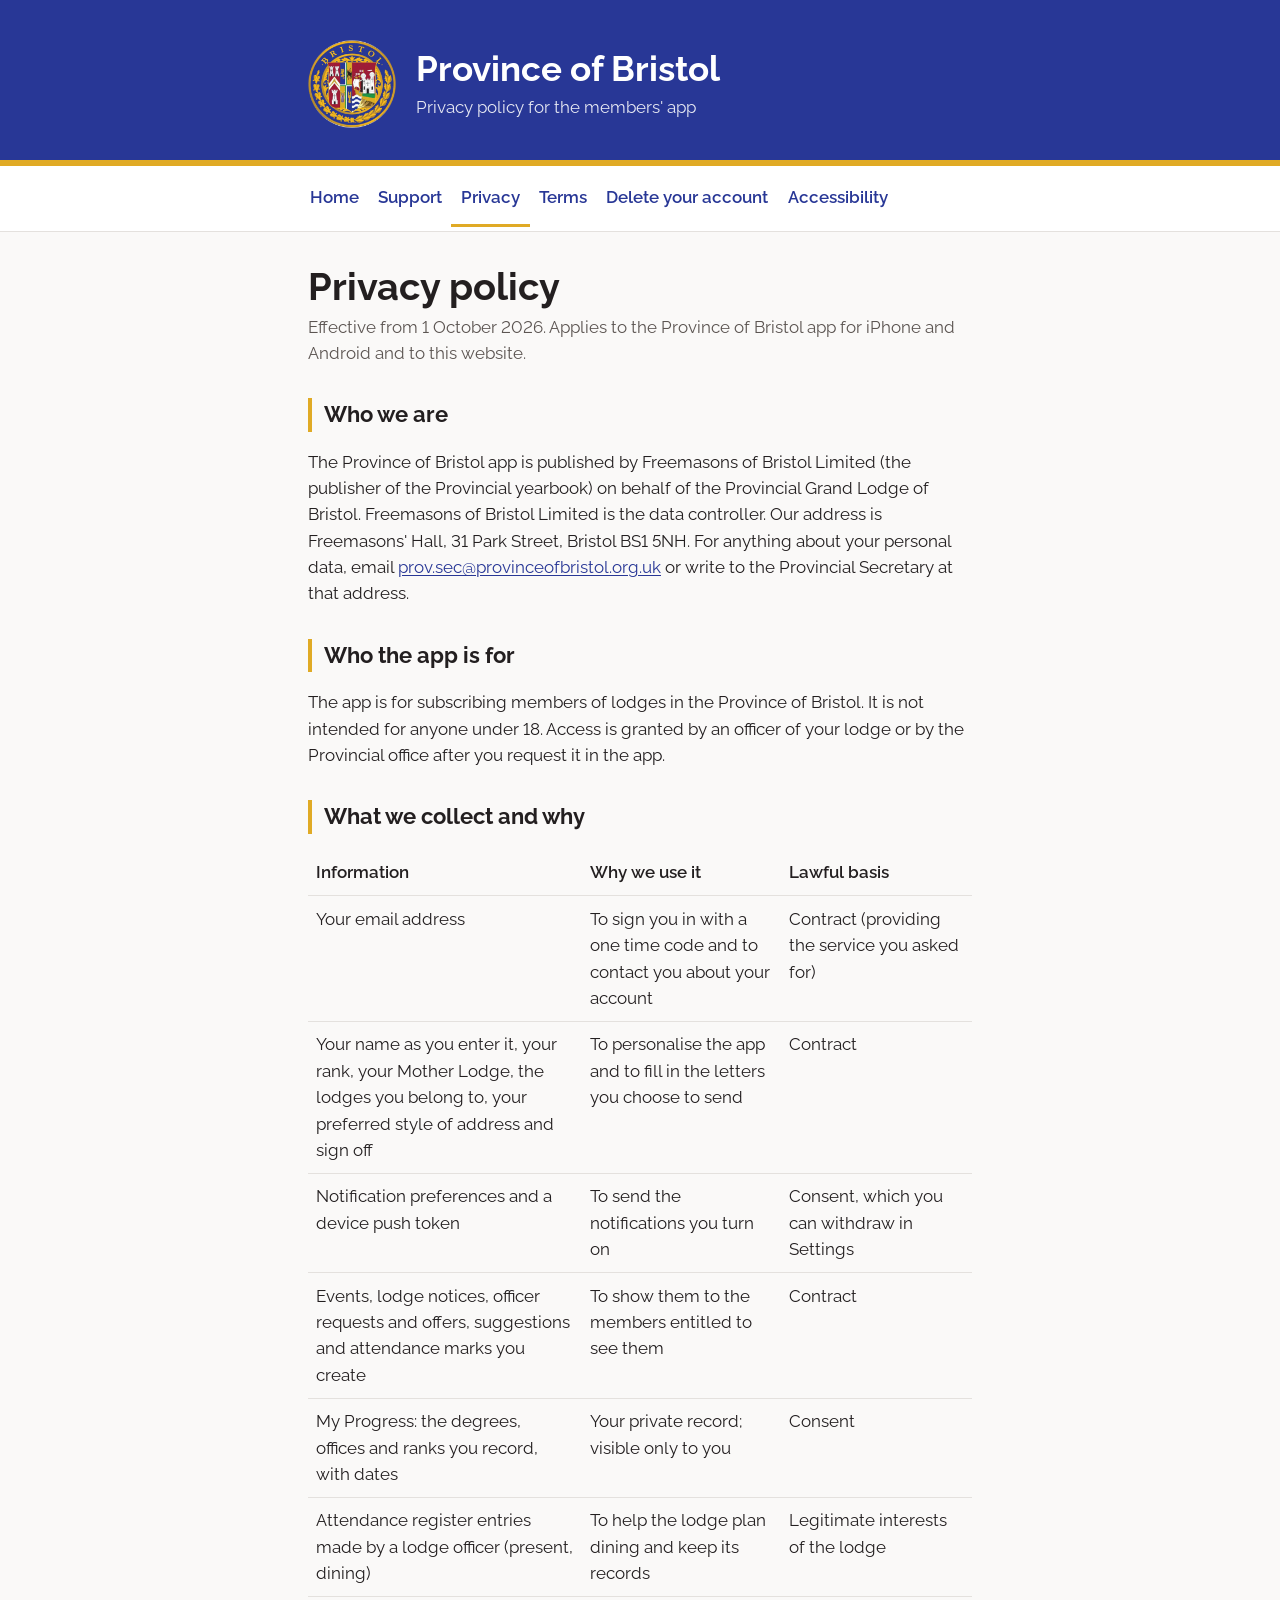
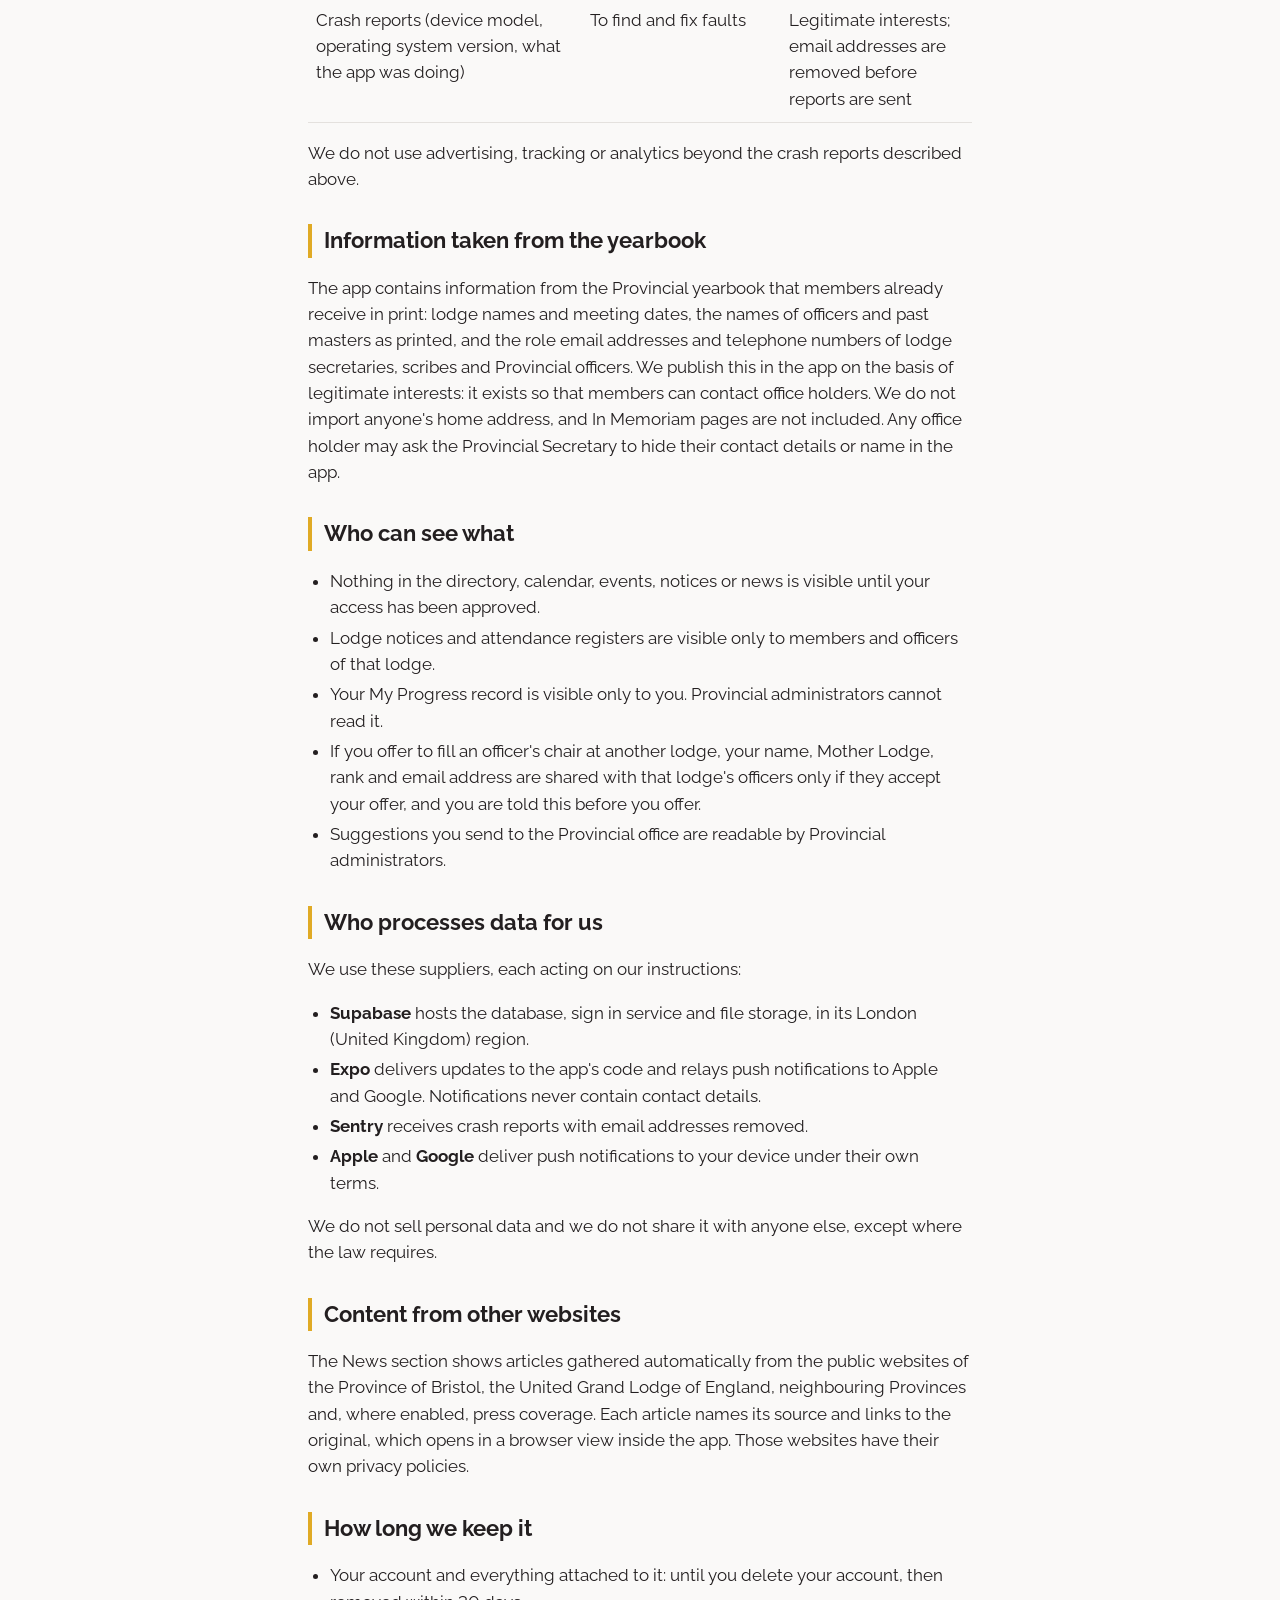
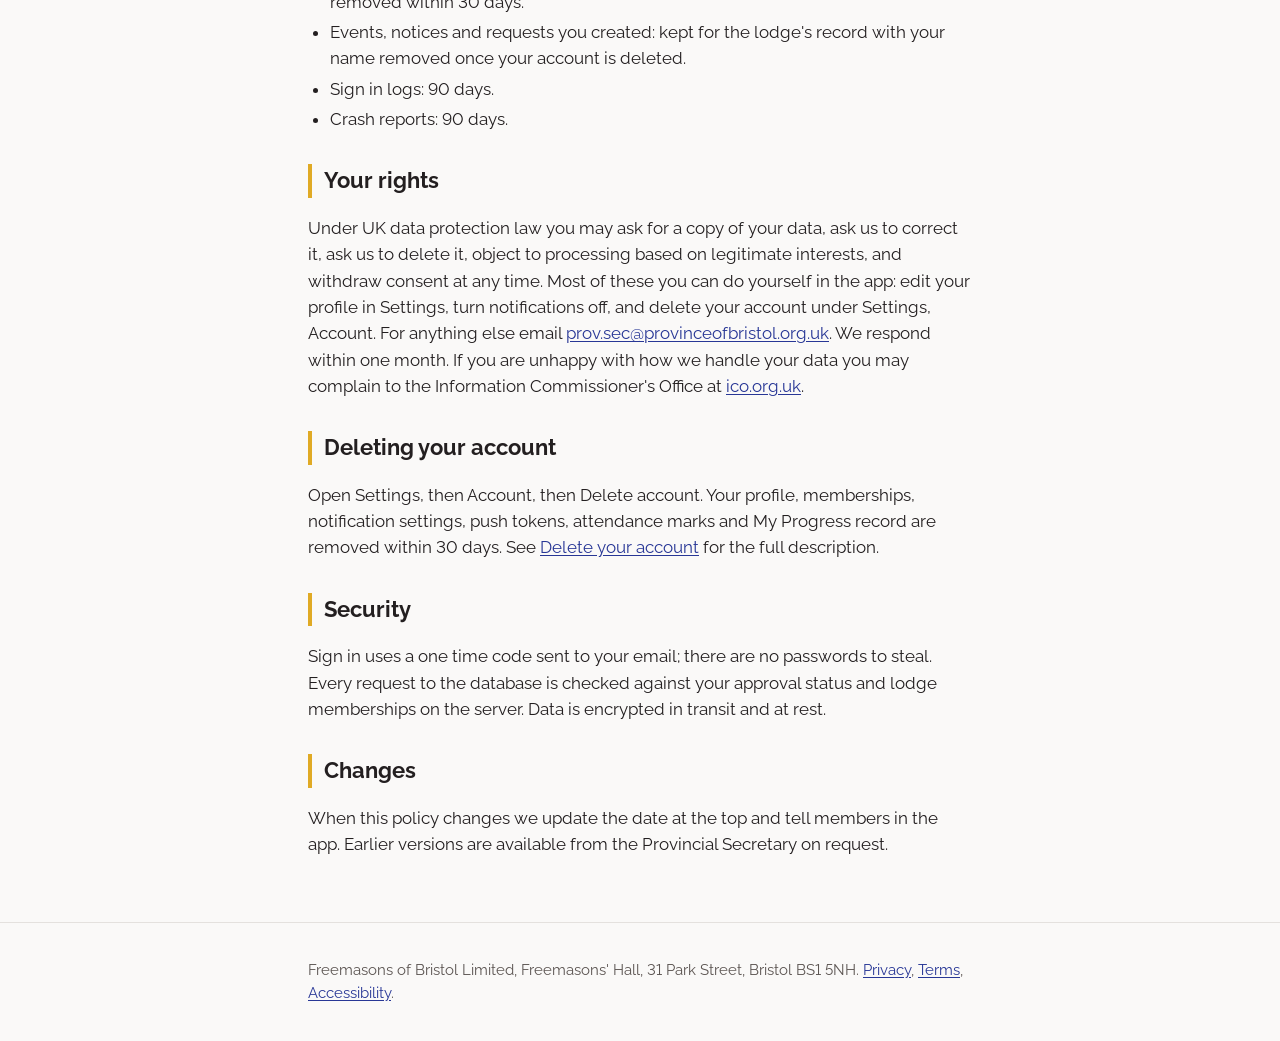
==== privacy.html @ e8bad7f3 "Publish public pages" ====
<!doctype html>
<html lang="en-GB">
<head>
  <meta charset="utf-8">
  <meta name="viewport" content="width=device-width, initial-scale=1">
  <title>Privacy policy | Province of Bristol app</title>
  <meta name="description" content="How the Province of Bristol app uses members' personal data.">
  <link rel="icon" href="assets/favicon.png">
  <link rel="preconnect" href="https://fonts.googleapis.com">
  <link href="https://fonts.googleapis.com/css2?family=Raleway:wght@400;600;700&display=swap" rel="stylesheet">
  <link rel="stylesheet" href="assets/style.css">
</head>
<body>
  <a class="skip" href="#main">Skip to content</a>
  <header class="hero">
    <div class="inner">
      <img src="assets/roundel.png" alt="The arms of the Province of Bristol">
      <div>
        <h1>Province of Bristol</h1>
        <p>Privacy policy for the members' app</p>
      </div>
    </div>
  </header>
  <nav class="site" aria-label="Site">
    <ul>
      <li><a href="index.html">Home</a></li>
      <li><a href="support.html">Support</a></li>
      <li><a href="privacy.html">Privacy</a></li>
      <li><a href="terms.html">Terms</a></li>
      <li><a href="delete-account.html">Delete your account</a></li>
      <li><a href="accessibility.html">Accessibility</a></li>
    </ul>
  </nav>
  <main id="main">
    <h1>Privacy policy</h1>
    <p class="meta">Effective from 1 October 2026. Applies to the Province of Bristol app for iPhone and Android and to this website.</p>

    <h2>Who we are</h2>
    <p>The Province of Bristol app is published by Freemasons of Bristol Limited (the publisher of the Provincial yearbook) on behalf of the Provincial Grand Lodge of Bristol. Freemasons of Bristol Limited is the data controller. Our address is Freemasons' Hall, 31 Park Street, Bristol BS1 5NH. For anything about your personal data, email <a href="mailto:prov.sec@provinceofbristol.org.uk">prov.sec@provinceofbristol.org.uk</a> or write to the Provincial Secretary at that address.</p>

    <h2>Who the app is for</h2>
    <p>The app is for subscribing members of lodges in the Province of Bristol. It is not intended for anyone under 18. Access is granted by an officer of your lodge or by the Provincial office after you request it in the app.</p>

    <h2>What we collect and why</h2>
    <table>
      <thead><tr><th scope="col">Information</th><th scope="col">Why we use it</th><th scope="col">Lawful basis</th></tr></thead>
      <tbody>
        <tr><td>Your email address</td><td>To sign you in with a one time code and to contact you about your account</td><td>Contract (providing the service you asked for)</td></tr>
        <tr><td>Your name as you enter it, your rank, your Mother Lodge, the lodges you belong to, your preferred style of address and sign off</td><td>To personalise the app and to fill in the letters you choose to send</td><td>Contract</td></tr>
        <tr><td>Notification preferences and a device push token</td><td>To send the notifications you turn on</td><td>Consent, which you can withdraw in Settings</td></tr>
        <tr><td>Events, lodge notices, officer requests and offers, suggestions and attendance marks you create</td><td>To show them to the members entitled to see them</td><td>Contract</td></tr>
        <tr><td>My Progress: the degrees, offices and ranks you record, with dates</td><td>Your private record; visible only to you</td><td>Consent</td></tr>
        <tr><td>Attendance register entries made by a lodge officer (present, dining)</td><td>To help the lodge plan dining and keep its records</td><td>Legitimate interests of the lodge</td></tr>
        <tr><td>Crash reports (device model, operating system version, what the app was doing)</td><td>To find and fix faults</td><td>Legitimate interests; email addresses are removed before reports are sent</td></tr>
      </tbody>
    </table>
    <p>We do not use advertising, tracking or analytics beyond the crash reports described above.</p>

    <h2>Information taken from the yearbook</h2>
    <p>The app contains information from the Provincial yearbook that members already receive in print: lodge names and meeting dates, the names of officers and past masters as printed, and the role email addresses and telephone numbers of lodge secretaries, scribes and Provincial officers. We publish this in the app on the basis of legitimate interests: it exists so that members can contact office holders. We do not import anyone's home address, and In Memoriam pages are not included. Any office holder may ask the Provincial Secretary to hide their contact details or name in the app.</p>

    <h2>Who can see what</h2>
    <ul>
      <li>Nothing in the directory, calendar, events, notices or news is visible until your access has been approved.</li>
      <li>Lodge notices and attendance registers are visible only to members and officers of that lodge.</li>
      <li>Your My Progress record is visible only to you. Provincial administrators cannot read it.</li>
      <li>If you offer to fill an officer's chair at another lodge, your name, Mother Lodge, rank and email address are shared with that lodge's officers only if they accept your offer, and you are told this before you offer.</li>
      <li>Suggestions you send to the Provincial office are readable by Provincial administrators.</li>
    </ul>

    <h2>Who processes data for us</h2>
    <p>We use these suppliers, each acting on our instructions:</p>
    <ul>
      <li><strong>Supabase</strong> hosts the database, sign in service and file storage, in its London (United Kingdom) region.</li>
      <li><strong>Expo</strong> delivers updates to the app's code and relays push notifications to Apple and Google. Notifications never contain contact details.</li>
      <li><strong>Sentry</strong> receives crash reports with email addresses removed.</li>
      <li><strong>Apple</strong> and <strong>Google</strong> deliver push notifications to your device under their own terms.</li>
    </ul>
    <p>We do not sell personal data and we do not share it with anyone else, except where the law requires.</p>

    <h2>Content from other websites</h2>
    <p>The News section shows articles gathered automatically from the public websites of the Province of Bristol, the United Grand Lodge of England, neighbouring Provinces and, where enabled, press coverage. Each article names its source and links to the original, which opens in a browser view inside the app. Those websites have their own privacy policies.</p>

    <h2>How long we keep it</h2>
    <ul>
      <li>Your account and everything attached to it: until you delete your account, then removed within 30 days.</li>
      <li>Events, notices and requests you created: kept for the lodge's record with your name removed once your account is deleted.</li>
      <li>Sign in logs: 90 days.</li>
      <li>Crash reports: 90 days.</li>
    </ul>

    <h2>Your rights</h2>
    <p>Under UK data protection law you may ask for a copy of your data, ask us to correct it, ask us to delete it, object to processing based on legitimate interests, and withdraw consent at any time. Most of these you can do yourself in the app: edit your profile in Settings, turn notifications off, and delete your account under Settings, Account. For anything else email <a href="mailto:prov.sec@provinceofbristol.org.uk">prov.sec@provinceofbristol.org.uk</a>. We respond within one month. If you are unhappy with how we handle your data you may complain to the Information Commissioner's Office at <a href="https://ico.org.uk" rel="noopener">ico.org.uk</a>.</p>

    <h2>Deleting your account</h2>
    <p>Open Settings, then Account, then Delete account. Your profile, memberships, notification settings, push tokens, attendance marks and My Progress record are removed within 30 days. See <a href="delete-account.html">Delete your account</a> for the full description.</p>

    <h2>Security</h2>
    <p>Sign in uses a one time code sent to your email; there are no passwords to steal. Every request to the database is checked against your approval status and lodge memberships on the server. Data is encrypted in transit and at rest.</p>

    <h2>Changes</h2>
    <p>When this policy changes we update the date at the top and tell members in the app. Earlier versions are available from the Provincial Secretary on request.</p>
  </main>
  <footer>
    <div class="inner">
      <p>Freemasons of Bristol Limited, Freemasons' Hall, 31 Park Street, Bristol BS1 5NH. <a href="privacy.html">Privacy</a>, <a href="terms.html">Terms</a>, <a href="accessibility.html">Accessibility</a>.</p>
    </div>
  </footer>
  <script src="assets/site.js"></script>
</body>
</html>
---- assets/style.css ----
/* Province of Bristol app: public pages. Tokens mirror design/tokens.json. */
:root {
  --blue: #283796;
  --blue-dark: #141C4B;
  --gold: #E0AA25;
  --ink: #231F20;
  --ink-secondary: #5C5552;
  --surface: #FFFFFF;
  --background: #FAF9F8;
  --border: #E4E1DE;
  --link: #283796;
  --max: 44rem;
}
@media (prefers-color-scheme: dark) {
  :root {
    --ink: #FFFFFF;
    --ink-secondary: #C9C4C0;
    --surface: #1A2460;
    --background: #10163C;
    --border: #2D3A7A;
    --link: #B7BEE6;
  }
}
* { box-sizing: border-box; }
html { font-size: 100%; }
body {
  margin: 0;
  font-family: Raleway, "Helvetica Neue", Arial, sans-serif;
  font-variant-numeric: lining-nums;
  font-size: 1.0625rem;
  line-height: 1.55;
  color: var(--ink);
  background: var(--background);
}
a { color: var(--link); text-decoration: underline; text-underline-offset: 0.12em; }
a:focus-visible, button:focus-visible { outline: 3px solid var(--gold); outline-offset: 2px; }
.skip { position: absolute; left: -999px; top: 0; background: var(--surface); padding: 0.5rem 1rem; }
.skip:focus { left: 1rem; z-index: 10; }
header.hero {
  background: var(--blue);
  color: #FFFFFF;
  border-bottom: 6px solid var(--gold);
}
header.hero .inner {
  max-width: var(--max);
  margin: 0 auto;
  padding: 2.5rem 1.25rem 2rem;
  display: flex;
  align-items: center;
  gap: 1.25rem;
  flex-wrap: wrap;
}
header.hero img { width: 88px; height: 88px; }
header.hero h1 { margin: 0; font-size: clamp(1.6rem, 4vw, 2.2rem); font-weight: 700; line-height: 1.2; }
header.hero p { margin: 0.25rem 0 0; color: #E5E7F2; }
header.hero a { color: #FFFFFF; }
nav.site {
  background: var(--surface);
  border-bottom: 1px solid var(--border);
}
nav.site ul {
  list-style: none;
  margin: 0 auto;
  padding: 0 0.75rem;
  max-width: var(--max);
  display: flex;
  flex-wrap: wrap;
}
nav.site a {
  display: inline-block;
  padding: 0.85rem 0.6rem;
  text-decoration: none;
  font-weight: 600;
  min-height: 44px;
}
nav.site a[aria-current="page"] { border-bottom: 3px solid var(--gold); }
main { max-width: var(--max); margin: 0 auto; padding: 1.5rem 1.25rem 3rem; }
main h1 { font-size: clamp(1.8rem, 4vw, 2.4rem); line-height: 1.2; margin: 0.5rem 0 0.25rem; }
main h2 { font-size: 1.35rem; margin: 2rem 0 0.5rem; padding-left: 0.75rem; border-left: 4px solid var(--gold); }
main h3 { font-size: 1.1rem; margin: 1.25rem 0 0.25rem; }
p.meta { color: var(--ink-secondary); margin-top: 0; }
.card {
  background: var(--surface);
  border: 1px solid var(--border);
  border-radius: 12px;
  padding: 1rem 1.25rem;
  margin: 1rem 0;
}
table { width: 100%; border-collapse: collapse; margin: 1rem 0; }
th, td { text-align: left; vertical-align: top; padding: 0.6rem 0.5rem; border-bottom: 1px solid var(--border); }
th { font-weight: 600; }
ul, ol { padding-left: 1.4rem; }
li { margin: 0.25rem 0; }
.button {
  display: inline-block;
  background: var(--blue);
  color: #FFFFFF;
  text-decoration: none;
  font-weight: 600;
  padding: 0.8rem 1.25rem;
  border-radius: 10px;
  min-height: 44px;
}
.badges { display: flex; gap: 0.75rem; flex-wrap: wrap; margin: 1rem 0; }
.badges span { border: 1px solid var(--border); border-radius: 8px; padding: 0.6rem 0.9rem; color: var(--ink-secondary); }
footer {
  border-top: 1px solid var(--border);
  color: var(--ink-secondary);
  font-size: 0.95rem;
}
footer .inner { max-width: var(--max); margin: 0 auto; padding: 1.25rem; }
footer a { color: var(--link); }
@media (max-width: 480px) { header.hero img { width: 64px; height: 64px; } }
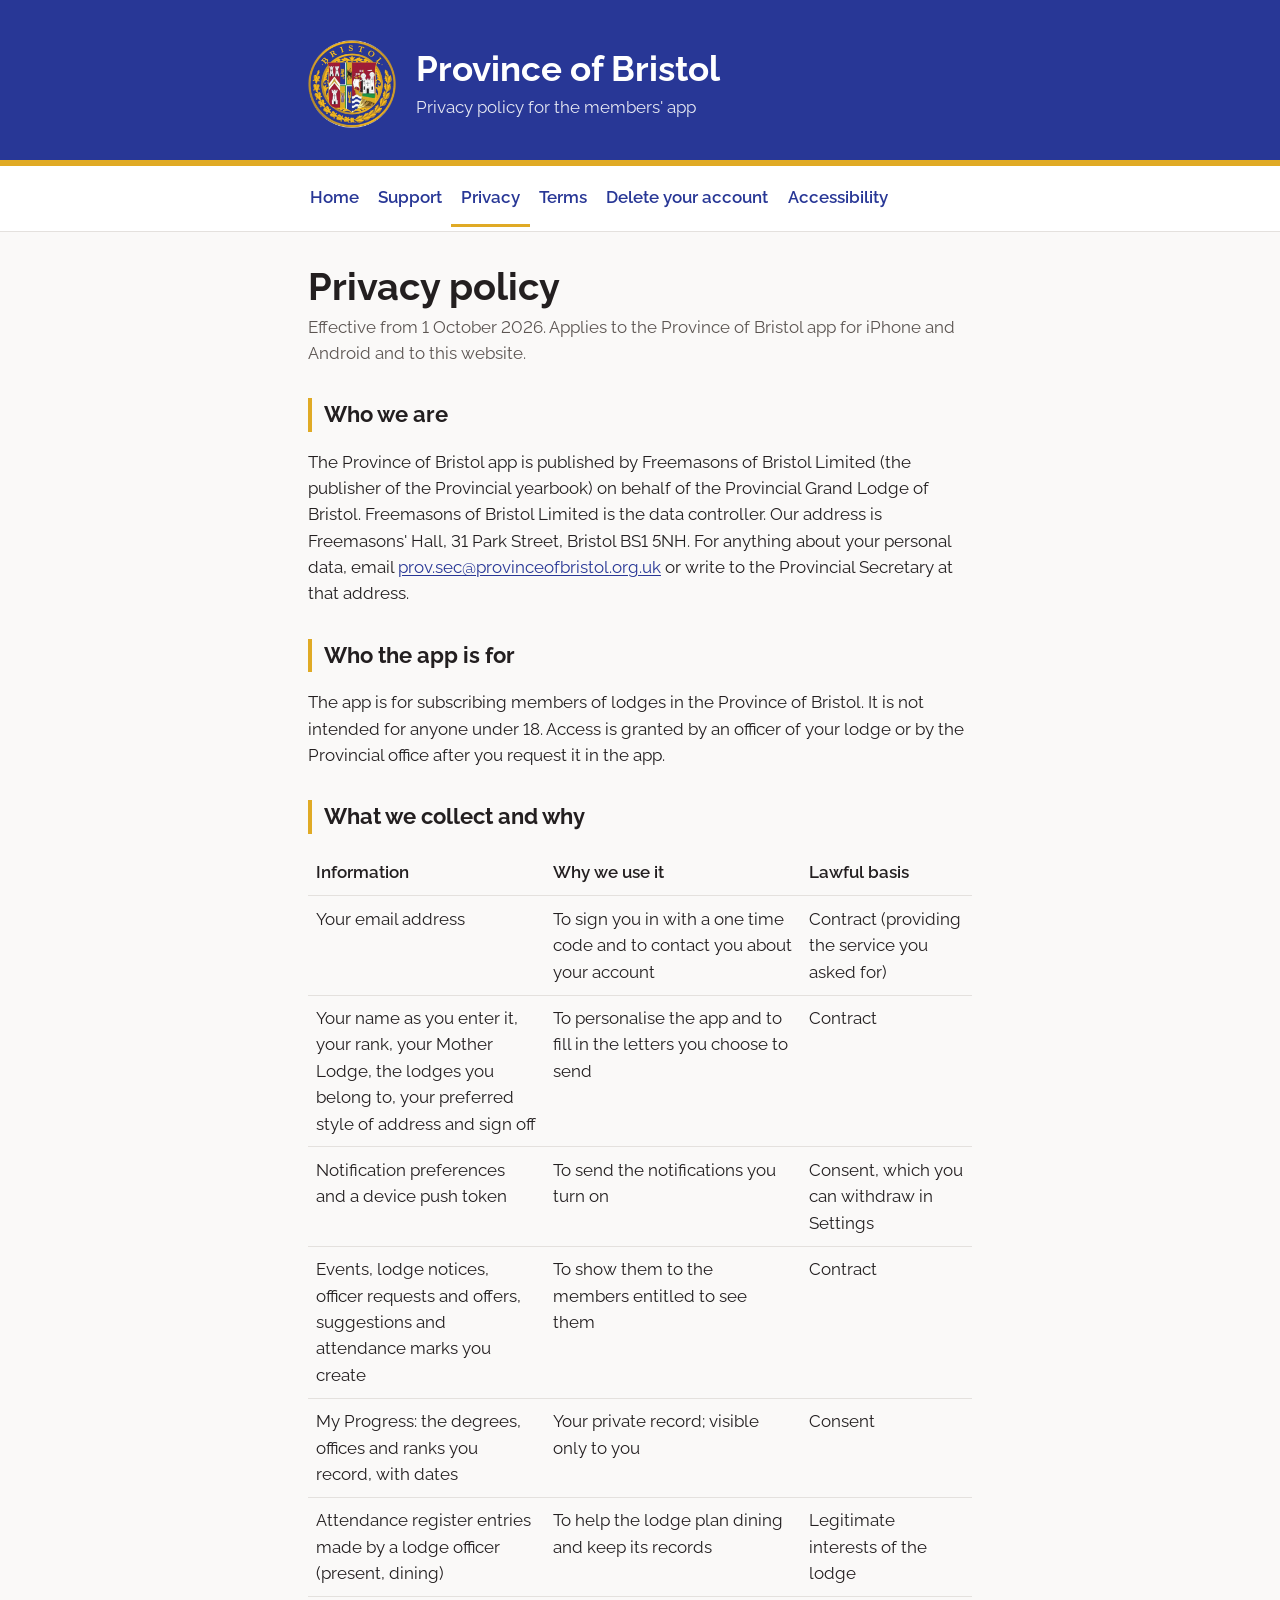
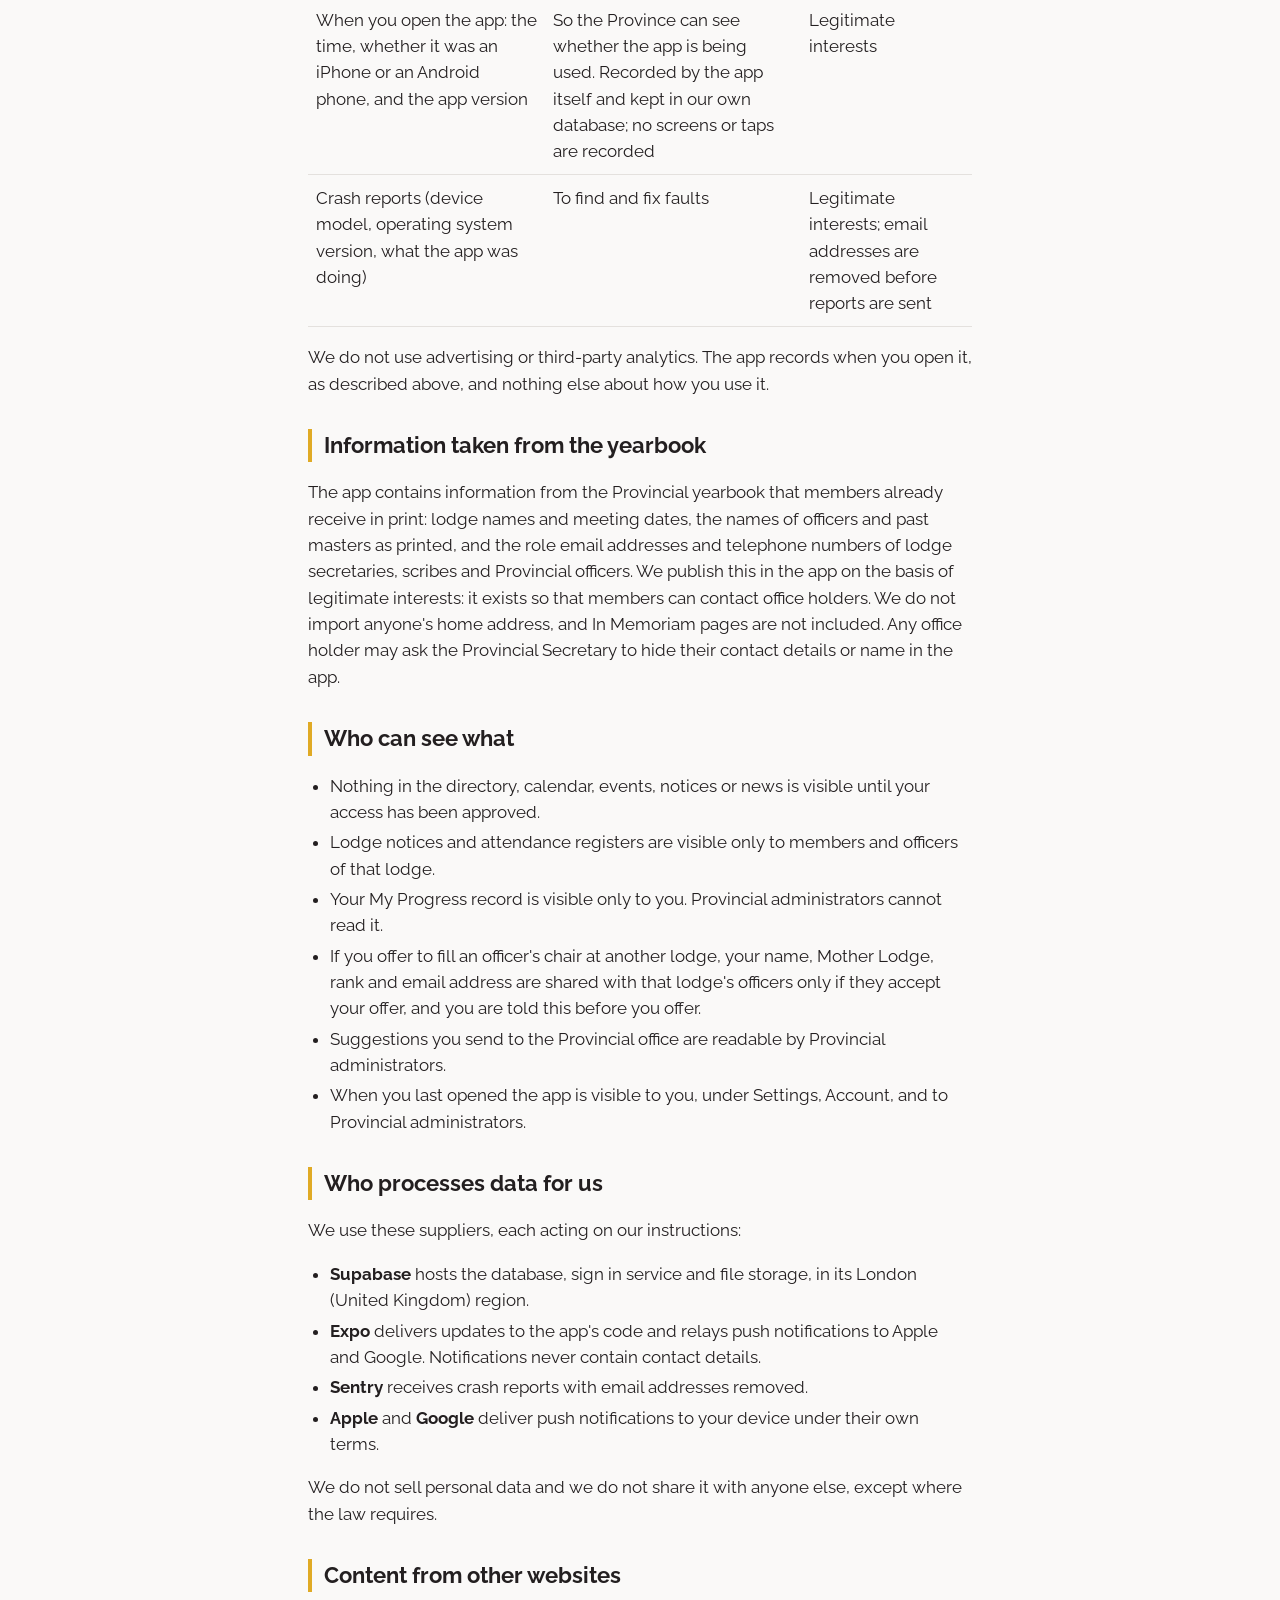
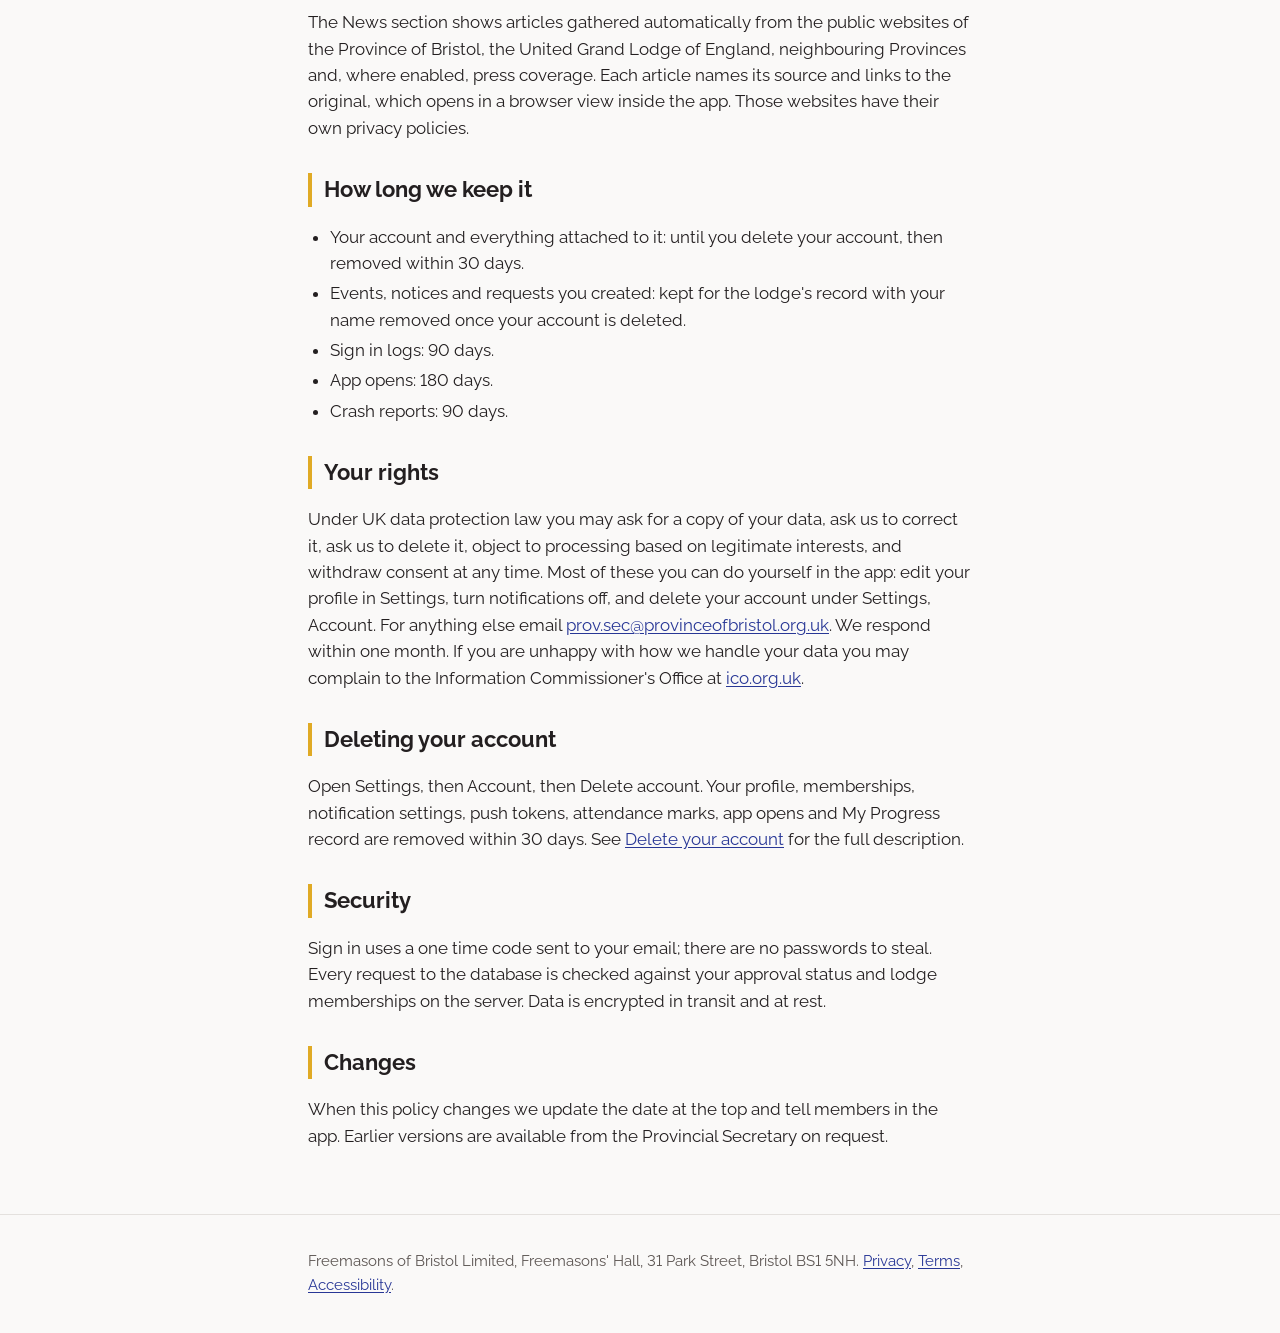
==== commit b5647590: "Publish public pages 2026-09-13" ====
--- a/privacy.html
+++ b/privacy.html
@@ -51,10 +51,11 @@
         <tr><td>Events, lodge notices, officer requests and offers, suggestions and attendance marks you create</td><td>To show them to the members entitled to see them</td><td>Contract</td></tr>
         <tr><td>My Progress: the degrees, offices and ranks you record, with dates</td><td>Your private record; visible only to you</td><td>Consent</td></tr>
         <tr><td>Attendance register entries made by a lodge officer (present, dining)</td><td>To help the lodge plan dining and keep its records</td><td>Legitimate interests of the lodge</td></tr>
+        <tr><td>When you open the app: the time, whether it was an iPhone or an Android phone, and the app version</td><td>So the Province can see whether the app is being used. Recorded by the app itself and kept in our own database; no screens or taps are recorded</td><td>Legitimate interests</td></tr>
         <tr><td>Crash reports (device model, operating system version, what the app was doing)</td><td>To find and fix faults</td><td>Legitimate interests; email addresses are removed before reports are sent</td></tr>
       </tbody>
     </table>
-    <p>We do not use advertising, tracking or analytics beyond the crash reports described above.</p>
+    <p>We do not use advertising or third-party analytics. The app records when you open it, as described above, and nothing else about how you use it.</p>
 
     <h2>Information taken from the yearbook</h2>
     <p>The app contains information from the Provincial yearbook that members already receive in print: lodge names and meeting dates, the names of officers and past masters as printed, and the role email addresses and telephone numbers of lodge secretaries, scribes and Provincial officers. We publish this in the app on the basis of legitimate interests: it exists so that members can contact office holders. We do not import anyone's home address, and In Memoriam pages are not included. Any office holder may ask the Provincial Secretary to hide their contact details or name in the app.</p>
@@ -66,6 +67,7 @@
       <li>Your My Progress record is visible only to you. Provincial administrators cannot read it.</li>
       <li>If you offer to fill an officer's chair at another lodge, your name, Mother Lodge, rank and email address are shared with that lodge's officers only if they accept your offer, and you are told this before you offer.</li>
       <li>Suggestions you send to the Provincial office are readable by Provincial administrators.</li>
+      <li>When you last opened the app is visible to you, under Settings, Account, and to Provincial administrators.</li>
     </ul>
 
     <h2>Who processes data for us</h2>
@@ -86,6 +88,7 @@
       <li>Your account and everything attached to it: until you delete your account, then removed within 30 days.</li>
       <li>Events, notices and requests you created: kept for the lodge's record with your name removed once your account is deleted.</li>
       <li>Sign in logs: 90 days.</li>
+      <li>App opens: 180 days.</li>
       <li>Crash reports: 90 days.</li>
     </ul>
 
@@ -93,7 +96,7 @@
     <p>Under UK data protection law you may ask for a copy of your data, ask us to correct it, ask us to delete it, object to processing based on legitimate interests, and withdraw consent at any time. Most of these you can do yourself in the app: edit your profile in Settings, turn notifications off, and delete your account under Settings, Account. For anything else email <a href="mailto:prov.sec@provinceofbristol.org.uk">prov.sec@provinceofbristol.org.uk</a>. We respond within one month. If you are unhappy with how we handle your data you may complain to the Information Commissioner's Office at <a href="https://ico.org.uk" rel="noopener">ico.org.uk</a>.</p>
 
     <h2>Deleting your account</h2>
-    <p>Open Settings, then Account, then Delete account. Your profile, memberships, notification settings, push tokens, attendance marks and My Progress record are removed within 30 days. See <a href="delete-account.html">Delete your account</a> for the full description.</p>
+    <p>Open Settings, then Account, then Delete account. Your profile, memberships, notification settings, push tokens, attendance marks, app opens and My Progress record are removed within 30 days. See <a href="delete-account.html">Delete your account</a> for the full description.</p>
 
     <h2>Security</h2>
     <p>Sign in uses a one time code sent to your email; there are no passwords to steal. Every request to the database is checked against your approval status and lodge memberships on the server. Data is encrypted in transit and at rest.</p>
